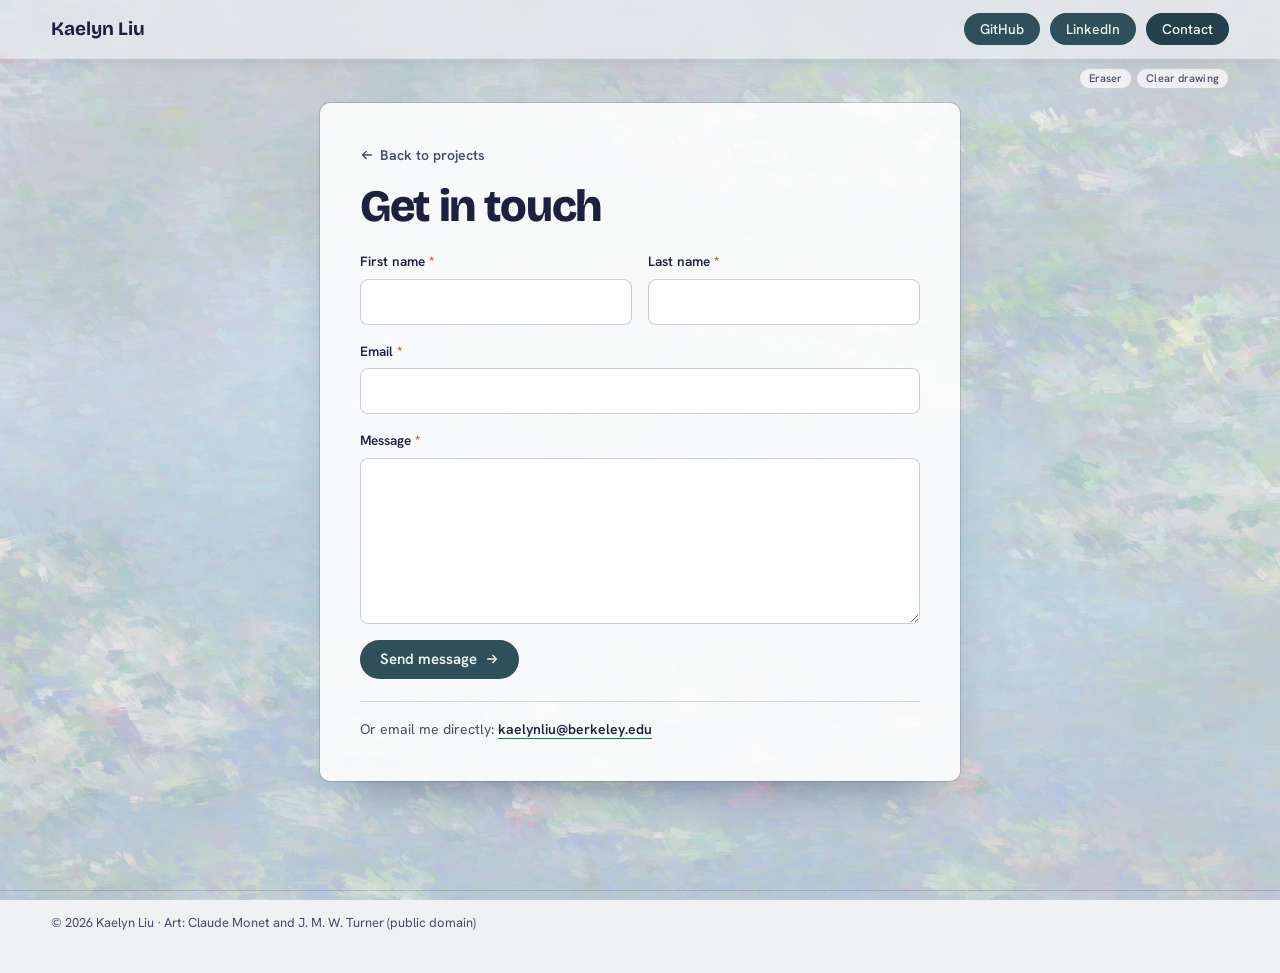
==== contact.html @ cdf758e6 "DepositBack: size the monitor ring by viewport height so it fits short screens" ====
<!doctype html>
<html lang="en">
<head>
<meta charset="utf-8">
<meta name="viewport" content="width=device-width, initial-scale=1">
<title>Contact · Kaelyn Liu</title>
<meta name="description" content="Send Kaelyn Liu a message.">
<link rel="preconnect" href="https://fonts.googleapis.com">
<link rel="preconnect" href="https://fonts.gstatic.com" crossorigin>
<link href="https://fonts.googleapis.com/css2?family=Bricolage+Grotesque:opsz,wght@12..96,500;12..96,700;12..96,800&family=Hanken+Grotesk:wght@400;500;600&family=JetBrains+Mono:wght@400;500&family=Instrument+Serif:ital@1&display=swap" rel="stylesheet">
<link rel="stylesheet" href="styles.css?v=206">
<link rel="icon" href="data:image/svg+xml,%3Csvg xmlns='http://www.w3.org/2000/svg' viewBox='0 0 32 32'%3E%3Crect width='32' height='32' rx='6' fill='%23cfdcef'/%3E%3Cpath d='M9 8v16M9 16l9-8M12 14l7 10' stroke='%231c2140' stroke-width='3' fill='none' stroke-linecap='round'/%3E%3C/svg%3E">
</head>
<body class="contact-page">
<a class="skip" href="#contact-form">Skip to the form</a>

<header class="nav" id="top">
  <a class="brand" href="index.html">Kaelyn Liu</a>
  <nav class="nav-links" aria-label="Profiles">
    <a class="nav-pill" href="https://github.com/kaelynliu18" target="_blank" rel="noopener">GitHub</a>
    <a class="nav-pill" href="https://linkedin.com/in/kaelyn-liu" target="_blank" rel="noopener">LinkedIn</a>
    <a class="nav-pill" href="contact.html" aria-current="page">Contact</a>
  </nav>
</header>

<main class="cf-wrap">
  <section class="cf-panel" aria-labelledby="cf-title">
    <a class="cf-back" href="index.html#projects"><svg class="i" viewBox="0 0 16 16" aria-hidden="true"><path d="M13 8H3M7 4 3 8l4 4"/></svg> Back to projects</a>
    <h1 id="cf-title">Get in touch</h1>

    <form id="contact-form" class="cf" action="https://formsubmit.co/kaelynliu18@gmail.com" method="POST">
      <input type="hidden" name="_subject" value="New message from your portfolio">
      <input type="hidden" name="_template" value="table">
      <input type="hidden" name="_captcha" value="false">
      <input type="hidden" name="_next" value="https://kaelynliu18.github.io/contact.html?sent=1">
      <!-- spam trap: people never see or fill this -->
      <input type="text" name="_honey" class="cf-honey" tabindex="-1" autocomplete="off" aria-hidden="true">

      <div class="cf-row">
        <label class="cf-field"><span>First name <b class="req" aria-hidden="true">*</b></span><input type="text" name="first_name" autocomplete="given-name" required maxlength="80"></label>
        <label class="cf-field"><span>Last name <b class="req" aria-hidden="true">*</b></span><input type="text" name="last_name" autocomplete="family-name" required maxlength="80"></label>
      </div>
      <label class="cf-field"><span>Email <b class="req" aria-hidden="true">*</b></span><input type="email" name="email" autocomplete="email" required maxlength="200"></label>
      <label class="cf-field"><span>Message <b class="req" aria-hidden="true">*</b></span><textarea name="message" rows="6" required maxlength="5000"></textarea></label>

      <div class="cf-actions">
        <button class="cf-send" type="submit">Send message <svg class="i" viewBox="0 0 16 16" aria-hidden="true"><path d="M3 8h10M9 4l4 4-4 4"/></svg></button>
        <p class="cf-status" role="status" aria-live="polite"></p>
      </div>
    </form>

    <div class="cf-done" hidden tabindex="-1">
      <p class="cf-done-title">Thanks, your message is on its way.</p>
      <p>I'll reply to the email you gave me. <a href="index.html#projects">Back to projects</a></p>
    </div>

    <p class="cf-alt">Or email me directly: <a class="cf-mail" href="https://mail.google.com/mail/?view=cm&amp;fs=1&amp;to=kaelynliu@berkeley.edu" target="_blank" rel="noopener" data-email="kaelynliu@berkeley.edu" title="Copies the address and opens Gmail">kaelynliu@berkeley.edu</a><span class="copied" role="status"></span></p>
  </section>
</main>

<footer class="foot">
  <p>© 2026 Kaelyn Liu · Art: Claude Monet and J. M. W. Turner (public domain)</p>
</footer>

<script src="main.js?v=173"></script>
<script>
// "Email me directly": copy the address, and let the link open a Gmail compose window in a new tab
(() => {
  const a = document.querySelector('.cf-mail'), note = a && a.nextElementSibling;
  if (!a) return;
  let t;
  a.addEventListener('click', () => {
    if (!navigator.clipboard) return;
    navigator.clipboard.writeText(a.dataset.email).then(() => {
      note.textContent = 'Copied to clipboard'; note.classList.add('on');
      clearTimeout(t); t = setTimeout(() => note.classList.remove('on'), 1800);
    }).catch(() => {});
  });
})();
// Send in place (no page change); if that fails, the form still posts normally and FormSubmit redirects back here.
(() => {
  const form = document.getElementById('contact-form');
  const status = form.querySelector('.cf-status');
  const btn = form.querySelector('.cf-send');
  const done = document.querySelector('.cf-done');
  const finish = () => { form.hidden = true; done.hidden = false; done.focus(); };
  if (new URLSearchParams(location.search).has('sent')) finish();
  form.addEventListener('submit', async (e) => {
    if (!window.fetch) return;
    e.preventDefault();
    if (form._honey.value) return finish();
    btn.disabled = true; status.textContent = 'Sending…'; status.classList.remove('err');
    try {
      const r = await fetch(form.action.replace('formsubmit.co/', 'formsubmit.co/ajax/'), {
        method: 'POST', headers: { Accept: 'application/json' }, body: new FormData(form),
      });
      const j = await r.json().catch(() => ({}));
      if (!r.ok || String(j.success) === 'false') throw new Error(j.message || 'failed');
      finish();
    } catch {
      status.textContent = "That didn't send. Try again, or email me directly below.";
      status.classList.add('err');
      btn.disabled = false;
    }
  });
})();
</script>
</body>
</html>
---- styles.css ----
/* Kaelyn Liu, software engineer.
   A light page painted from Monet's Water Lilies. The projects hang as a gallery wall of Monets;
   click one and its project opens in place, whole.
   No black: the darkest ink is deep ultramarine. */
:root {
  --paper: #eef2f4;
  --ink: #1c2140;
  --ink-soft: #464c6c;
  --rule: rgba(28, 33, 64, .16);
  --accent: #2a7351;
  --accent-hover: #1d5539;
  --panel: rgba(255, 255, 255, .88);

  --display: "Bricolage Grotesque", "Hanken Grotesk", system-ui, sans-serif;
  --body: "Hanken Grotesk", system-ui, sans-serif;
  --mono: "JetBrains Mono", ui-monospace, "SF Mono", Menlo, monospace;

  --gutter: clamp(16px, 4vw, 64px);
  --max: 1320px;
  --nav-h: 58px;
  --ease: cubic-bezier(.16, 1, .3, 1);
  color-scheme: light;
}

*, *::before, *::after { box-sizing: border-box; }
html { scroll-behavior: smooth; scroll-padding-top: var(--nav-h); scrollbar-color: #9aa6c8 #e4e9ef; }
::-webkit-scrollbar { width: 10px; }
::-webkit-scrollbar-track { background: #e4e9ef; }
::-webkit-scrollbar-thumb { background: #9aa6c8; border-radius: 6px; border: 2px solid #e4e9ef; }
@media (prefers-reduced-motion: reduce) { html { scroll-behavior: auto; } }

body { margin: 0; background: var(--paper); color: var(--ink); font-family: var(--body); font-size: 17px; line-height: 1.6; -webkit-font-smoothing: antialiased; }
::selection { background: #bfdccb; color: var(--ink); }
img { display: block; max-width: 100%; height: auto; }
a { color: inherit; text-underline-offset: .22em; text-decoration-thickness: 1px; }
:focus-visible { outline: 2px solid var(--accent); outline-offset: 3px; border-radius: 2px; }
cite { font-style: italic; }
.sr-only { position: absolute; width: 1px; height: 1px; overflow: hidden; clip: rect(0 0 0 0); white-space: nowrap; }
.skip { position: absolute; left: 12px; top: -60px; z-index: 50; background: var(--ink); color: #fff; padding: 10px 14px; }
.skip:focus { top: 12px; }
#bg, #ink, #trail { position: fixed; inset: 0; width: 100vw; height: 100vh; z-index: -1; pointer-events: none; }
.i { width: 14px; height: 14px; fill: none; stroke: currentColor; stroke-width: 1.7; stroke-linecap: round; stroke-linejoin: round; }

/* ---------- Nav ---------- */
.nav { position: sticky; top: 0; z-index: 20; height: var(--nav-h); display: flex; align-items: center; gap: 28px; padding: 0 var(--gutter); background: rgba(248, 250, 252, .55); backdrop-filter: blur(14px) saturate(1.2); -webkit-backdrop-filter: blur(14px) saturate(1.2); box-shadow: 0 1px 0 rgba(255,255,255,.5), 0 6px 18px -12px rgba(28,33,64,.25); }
.brand { font-family: var(--display); font-weight: 700; font-size: 19px; text-decoration: none; }
.nav-links { display: flex; gap: 10px; margin-left: auto; font-size: 15px; }
.nav-links a { text-decoration: none; color: var(--ink-soft); transition: color .2s; }
.nav-links a:hover { color: var(--ink); }
.nav-links a.nav-pill { font: 500 14px/1 var(--body); text-decoration: none; padding: 9px 16px; border-radius: 999px;
  background: #2f4f5a; color: #f2f7f6; border: 0; transition: background .2s var(--ease), color .2s var(--ease); }
.nav-links a.nav-pill:hover { background: #24404a; color: #fff; }
.reach { margin: 14px 0 0; font-size: 16px; color: var(--ink-soft); }
.reach a { color: var(--ink); font-weight: 600; text-decoration: none; border-bottom: 1px solid var(--accent); padding-bottom: 1px; transition: color .2s; }
.reach a:hover { color: var(--accent); }

/* ---------- First screen: intro column + the hang, together in one viewport ---------- */
.top {
  position: relative; min-height: calc(100svh - var(--nav-h));
  max-width: calc(var(--max) + var(--gutter) * 2); margin: 0 auto;
  padding: clamp(20px, 3.4vh, 40px) var(--gutter);
  display: grid; grid-template-columns: max-content minmax(0, 1fr); column-gap: clamp(28px, 4vw, 64px); align-items: center;
}
.hero { display: flex; flex-direction: column; gap: 0; }
h1, h2, h3 { font-family: var(--display); margin: 0; text-wrap: balance; }
h1 { font-weight: 800; font-size: clamp(3.8rem, 8.2vw, 8rem); line-height: .95; letter-spacing: -.035em; }
.role { margin: 14px 0 0; font-size: 16px; color: var(--ink-soft); }
.name-row { display: flex; align-items: baseline; gap: 14px; flex-wrap: wrap; }
.year { font-size: 14px; font-weight: 600; color: var(--ink-soft); white-space: nowrap; }
.edu { margin: 14px 0 0; font-size: 16px; line-height: 1.5; color: var(--ink-soft); white-space: nowrap; }
@media (max-width: 760px) { .edu { white-space: normal; font-size: 16px; } }
.now { display: flex; align-items: baseline; gap: 8px; margin: 22px 0 0; font-size: 14px; color: var(--ink-soft); white-space: nowrap; }
.now .seek, .foot-open .seek { color: #b4431a; } /* the one warm note: the ask */
@media (max-width: 760px) { .now { white-space: normal; } }
.now + .now { margin-top: 6px; }
.dot { flex: none; width: 8px; height: 8px; border-radius: 50%; background: #2f9e62; transform: translateY(-1px); }
.dot.open { animation: glow 2s ease-in-out infinite; }
@keyframes glow {
  0%, 100% { box-shadow: 0 0 3px 1px rgba(47,158,98,.45); }
  50% { box-shadow: 0 0 9px 3px rgba(47,158,98,.4); }
}
@media (prefers-reduced-motion: reduce) { .dot.open { animation: none; box-shadow: 0 0 6px 2px rgba(47,158,98,.4); } }

/* ---------- The hang: faded Monets, matted, with each project written over its painting ---------- */
.wall { container-type: inline-size; }
.tiles {
  --gap: clamp(18px, 2.4vw, 34px);
  --mat: 10px;
  /* one size for every cover (5:4): two across the column, two rows in the viewport */
  --h: min(calc((100svh - var(--nav-h) - var(--gap) - 120px) / 2), 340px);
  --w: min(calc((100cqw - var(--gap)) / 2 - 2 * var(--mat) - 2px), calc(var(--h) * 1.25));
  list-style: none; margin: 0; padding: 0;
  display: grid; grid-template-columns: repeat(2, max-content); justify-content: center; gap: var(--gap);
}
.tiles li { display: flex; }
.tile { display: block; border: 0; padding: 0; margin: 0; background: none; cursor: pointer; text-align: left; color: var(--ink); font: inherit; }
.frame {
  position: relative; display: block; padding: var(--mat); background: #fbfbf8;
  border: 1px solid rgba(28, 33, 64, .55);
  box-shadow: 0 1px 0 rgba(255,255,255,.9) inset, 0 22px 40px -26px rgba(28, 33, 64, .6), 0 4px 10px -6px rgba(28, 33, 64, .3);
  transition: box-shadow .5s var(--ease);
}
.tile-art { display: block; width: var(--w); height: auto; aspect-ratio: 5 / 4; object-fit: cover; opacity: .5; filter: saturate(.85); transition: opacity .5s var(--ease), filter .5s var(--ease); }
/* a paper wash rises from the bottom so the words read clearly over the paint */
.frame::after {
  content: ""; position: absolute; inset: var(--mat); pointer-events: none;
  background: linear-gradient(to top, rgba(251, 251, 248, .94) 0%, rgba(251, 251, 248, .8) 38%, rgba(251, 251, 248, 0) 78%);
}
.cover-text {
  position: absolute; z-index: 1; left: calc(var(--mat) + 18px); right: calc(var(--mat) + 18px); bottom: calc(var(--mat) + 16px);
  display: flex; flex-direction: column; gap: 4px;
}
.tile-name { font-family: var(--display); font-weight: 800; font-size: clamp(22px, 2vw, 28px); letter-spacing: -.02em; line-height: 1.05; transition: color .2s; }
.tile-line { font-size: 15px; font-weight: 500; color: #2e3354; line-height: 1.35; max-width: 34ch; }
.tile-foot { display: flex; flex-wrap: wrap; align-items: baseline; gap: 2px 16px; margin-top: 6px; white-space: nowrap; }
.tile-metric { font-family: var(--mono); font-weight: 500; font-size: 14px; color: var(--accent); }
.tile-cue { display: inline-flex; align-items: center; gap: 5px; font-size: 13.5px; font-weight: 600; }
.tile-cue .i { transition: transform .3s var(--ease); }
/* gallery light: the painting comes up out of the fade */
.tile:hover .tile-art, .tile:focus-visible .tile-art { opacity: .8; filter: saturate(1.05); }
.tile:hover .frame, .tile:focus-visible .frame { box-shadow: 0 1px 0 rgba(255,255,255,.9) inset, 0 30px 50px -26px rgba(28, 33, 64, .7), 0 4px 10px -6px rgba(28, 33, 64, .3), 0 -40px 60px -40px rgba(255, 244, 214, .9); }
.tile:hover .tile-cue .i { transform: translateX(3px); }
.tile:hover .tile-name, .tile:focus-visible .tile-name { color: #b4431a; }

/* ---------- Stage: the opened project, over the whole first screen ---------- */
.stage {
  position: absolute; top: clamp(20px, 3.4vh, 40px); bottom: clamp(20px, 3.4vh, 40px); left: var(--gutter); right: var(--gutter);
  display: none; flex-direction: column; overflow: hidden;
  border-radius: 10px; background: var(--panel); z-index: 5;
  box-shadow: 0 0 0 1px var(--rule), 0 26px 50px -32px rgba(28, 33, 64, .6);
}
.top.open .stage { display: flex; animation: stage-in .22s var(--ease); }
@keyframes stage-in { from { opacity: 0; } }
@media (prefers-reduced-motion: reduce) { .top.open .stage { animation: none; } }
.top.open .hero, .top.open .tiles { visibility: hidden; }
.stage-bar { display: flex; align-items: center; gap: 12px; padding: 10px 12px; border-bottom: 1px solid var(--rule); }
.ctl { display: inline-flex; align-items: center; gap: 6px; font: 600 14px/1 var(--body); color: var(--ink); background: #fff; border: 1px solid var(--rule); border-radius: 8px; padding: 9px 12px; cursor: pointer; transition: border-color .2s; }
.ctl:hover { border-color: var(--ink-soft); }
.detail { flex: 1; min-height: 0; display: grid; grid-template-columns: minmax(0, 1.55fr) minmax(300px, 1fr); }
.js .detail:not(.active) { display: none; }
.detail-fig { margin: 0; padding: clamp(14px, 2vw, 28px); display: flex; flex-direction: column; justify-content: center; gap: 10px; min-height: 0; background: #fff; border-right: 1px solid var(--rule); }
.detail-fig img { width: 100%; height: auto; max-height: calc(100% - 30px); object-fit: contain; }
.detail-fig figcaption { font-size: 12.5px; color: var(--ink-soft); }
.detail-body { padding: clamp(18px, 2.4vw, 32px); overflow: auto; display: flex; flex-direction: column; }
/* wide figures (aspect > 2:1) sit full-width above the text so they stay legible */
.detail.wide { grid-template-columns: minmax(0, 1fr) minmax(0, 1fr); grid-template-rows: auto minmax(0, 1fr); }
.detail.wide .detail-fig { grid-column: 1 / -1; border-right: 0; border-bottom: 1px solid var(--rule); padding: clamp(12px, 1.6vw, 22px) clamp(14px, 2vw, 28px); }
.detail.wide .detail-fig img { max-height: 33vh; }
.detail.wide .detail-body { padding-top: clamp(14px, 2vh, 24px); padding-bottom: clamp(14px, 2vh, 24px); }
.detail.wide .detail-body { grid-column: 1 / -1; display: grid; grid-template-columns: minmax(0, .9fr) minmax(0, 1.1fr); column-gap: clamp(24px, 3vw, 48px); align-content: start; }
.detail.wide .detail-body > :nth-child(-n+3) { grid-column: 1; }
.detail.wide .detail-body > .blurb { grid-column: 2; grid-row: 1 / span 3; margin-top: 0; }
.detail.wide .detail-body > .stack, .detail.wide .detail-body > .links { grid-column: 2; }
.detail-body h3 { font-weight: 800; font-size: clamp(2rem, 3.2vw, 2.8rem); letter-spacing: -.03em; line-height: 1; outline: none; }
.context { margin: 8px 0 0; font-size: 15px; color: var(--ink-soft); }
.results { list-style: none; margin: 18px 0 0; padding: 0; display: grid; gap: 6px; font-size: 15px; color: var(--ink-soft); }
.results .num { font-family: var(--mono); font-weight: 500; font-size: 1.35em; color: var(--accent); letter-spacing: -.02em; margin-right: 4px; }
.blurb { margin: 16px 0 0; font-size: 16px; line-height: 1.6; max-width: 60ch; }
.stack { list-style: none; margin: 16px 0 0; padding: 0; display: flex; flex-wrap: wrap; gap: 6px; }
.stack li { font-size: 13px; line-height: 1; padding: 6px 9px; border-radius: 6px; background: rgba(28, 33, 64, .06); color: var(--ink); }
.links { display: flex; flex-wrap: wrap; align-items: center; gap: 8px 20px; margin: auto 0 0; padding-top: 18px; font-weight: 600; font-size: 15px; }
.detail.wide .links { margin-top: 12px; padding-top: 0; }
.links a { display: inline-flex; align-items: center; gap: 4px; text-decoration: none; border-bottom: 1px solid currentColor; padding-bottom: 1px; transition: color .2s; }
.links a:hover { color: var(--accent); }
.links .sub { font-weight: 500; color: var(--ink-soft); border-bottom-color: var(--rule); }

/* No JS: the wall is a plain grid and every project's detail is listed below it */
html:not(.js) .stage { position: static; display: flex; grid-column: 1 / -1; margin-top: 24px; }
html:not(.js) .stage-bar { display: none; }
html:not(.js) .detail + .detail { border-top: 1px solid var(--rule); }

/* ---------- Below the fold ---------- */
h2 { font-weight: 800; font-size: clamp(2.2rem, 4.4vw, 3.6rem); letter-spacing: -.03em; line-height: 1; }
.contact { max-width: 820px; margin: clamp(48px, 6vw, 80px) auto 0; padding: 0 var(--gutter); text-align: center; }
.contact p { margin: 10px auto 0; color: var(--ink-soft); font-size: 16px; }
.foot { max-width: calc(var(--max) + var(--gutter) * 2); margin: clamp(40px, 5vw, 64px) auto 0; padding: 22px var(--gutter) 40px; border-top: 1px solid var(--rule); }
.foot p { margin: 0; font-size: 13px; color: var(--ink-soft); max-width: 110ch; }

/* ---------- Responsive ---------- */
@media (max-width: 1100px) {
  .top { grid-template-columns: 1fr; align-items: start; row-gap: 28px; }
  .tiles { --h: 300px; }
}
@media (max-width: 760px) {
  :root { --nav-h: 56px; }
  .nav { gap: 12px; }
  .nav-links { display: flex; flex: 1; min-width: 0; margin: 0; gap: 8px; font-size: 14px; justify-content: flex-end; }
  .brand { font-size: 16px; }
  .nav-links a.nav-pill { padding: 8px 12px; }
  .top { min-height: 0; padding-top: 18px; }
  .hero { display: flex; align-items: stretch; }
  .hero .role { margin-top: 8px; }
  .now { margin-top: 16px; }
  .tiles { grid-template-columns: 1fr 1fr; gap: 12px; --mat: 5px; }
  .tile, .frame, .tile-art { width: 100%; }
  .cover-text { left: calc(var(--mat) + 9px); right: calc(var(--mat) + 8px); bottom: calc(var(--mat) + 8px); gap: 2px; }
  .tile-name { font-size: 17px; }
  .tile-line { font-size: 12.5px; }
  .tile-cue { display: none; }
  .tile-foot { margin-top: 2px; }
  .tile-metric { font-size: 12px; }
  .stage { position: relative; inset: auto; top: auto; left: auto; right: auto; bottom: auto; grid-column: 1 / -1; }
  .top.open .hero, .top.open .wall { display: none; }
  .detail, .detail.wide { display: flex; flex-direction: column; }
  .detail-fig { border-right: 0; border-bottom: 1px solid var(--rule); }
  .detail-fig img { max-height: none; }
  .detail.wide .detail-body { display: flex; }
  .detail.wide .detail-body > .blurb { margin-top: 16px; }
    }
@media (max-width: 520px) {
  body { font-size: 16px; }
}
.copied { margin-left: 10px; font-size: 13px; font-weight: 600; color: #2f9e62; opacity: 0; transition: opacity .2s var(--ease); }
.copied.on { opacity: 1; }
@media (prefers-reduced-motion: reduce) { .copied { transition: none; } }
/* Pen cursor everywhere (eraser while erasing) */
@media (hover: hover) {
  html, html * { cursor: url("assets/cursor-brush.svg?v=2") 2 19, auto !important; }
  .erasing, .erasing * { cursor: url("assets/cursor-eraser.svg?v=2") 10 10, auto !important; }
}
.painting, .painting * { user-select: none; }
.ink-tools { position: absolute; top: calc(var(--nav-h) + 10px); right: var(--gutter); z-index: 19; display: flex; flex-direction: column; align-items: center; gap: 2px; }
.ink-btns { display: flex; gap: 4px; }
.ink-btns[hidden] { display: none; }
@media (hover: none), (max-width: 560px) { .ink-tools { display: none; } }
.ink-tools button { font: 500 11px/1 var(--body); letter-spacing: .01em; color: var(--ink-soft); background: rgba(255,255,255,.7); border: 1px solid var(--rule); border-radius: 999px; padding: 4px 9px; cursor: pointer; backdrop-filter: blur(6px); transition: color .2s var(--ease), border-color .2s var(--ease), background .2s var(--ease); }
.ink-tools button:hover { color: var(--ink); border-color: rgba(28,33,64,.35); }
.ink-tools .erase[aria-pressed="true"] { background: var(--ink); border-color: var(--ink); color: #fff; }
.project-open .ink-tools { display: none; }

/* Fellowship badge (ThinkClear title + cover) */
.badge { display: inline-flex; align-items: center; font: 600 12px/1 var(--body); letter-spacing: .01em; color: #2f4f5a; background: #dcecea; border-radius: 999px; padding: 5px 10px; white-space: nowrap; }
.title-row { display: flex; align-items: center; flex-wrap: wrap; gap: 6px 14px; }
.tile-title { display: flex; align-items: center; flex-wrap: wrap; gap: 4px 10px; }
.tile-title .badge { font-size: 11px; padding: 4px 8px; }
@media (max-width: 760px) { .tile-title .badge { font-size: 11px; padding: 3px 7px; } }

/* Figure views (Glasses / System flow) */
.detail-fig.has-views { justify-content: flex-start; }
.views { display: flex; gap: 4px; align-self: flex-start; padding: 3px; background: #eef1f6; border-radius: 999px; }
.views button { font: 600 13px/1 var(--body); color: var(--ink-soft); background: none; border: 0; border-radius: 999px; padding: 7px 14px; }
.views button[aria-selected="true"] { background: #2f4f5a; color: #f2f7f6; }
.view { flex: 1; min-height: 0; display: flex; flex-direction: column; justify-content: center; gap: 10px; }
.view[hidden] { display: none; }
.view img, .view video { width: 100%; height: auto; max-height: calc(100% - 30px); object-fit: contain; background: #fff; }
.view .flow { width: 100%; height: auto; max-height: calc(100% - 30px); }
@media (max-width: 760px) { .view:has(.flow) { overflow-x: auto; justify-content: flex-start; } .view .flow { width: 720px; max-width: none; max-height: none; flex: none; } }
.contact .reach { margin-top: 0; font-size: 17px; color: var(--ink-soft); text-wrap: balance; }
.contact .reach a { font-size: 17px; }

/* Intro: letters rise in, a tennis ball bounces in from the left onto the i, then the rest of the page settles in */
.nm { display: inline-block; white-space: nowrap; }
.nm .ch { display: inline-block; animation: rise .7s cubic-bezier(.2,.8,.2,1) both; animation-delay: calc(var(--d) * 50ms + 120ms); }
.nm .sp { width: .26em; }
.nm .idot { position: relative; }
.nm .ball { position: absolute; left: 50%; top: .035em; width: .17em; height: .17em; margin-left: -.067em; animation: ball-x 1.3s cubic-bezier(.25,.6,.35,1) both; animation-delay: .45s; }
.nm .ball svg { display: block; width: 100%; height: 100%; transform-origin: 50% 100%; animation: ball-y 1.3s linear both; animation-delay: .45s; }
@keyframes rise { from { opacity: 0; transform: translateY(.35em); } }
@keyframes ball-x { from { transform: translateX(-4.6em); } to { transform: translateX(0); } }
@keyframes ball-y {
  0%   { opacity: 0; transform: translateY(-1.5em) rotate(-540deg); animation-timing-function: cubic-bezier(.55,0,1,.45); }
  6%   { opacity: 1; }
  24%  { transform: translateY(0) rotate(-300deg) scale(1.16, .8); animation-timing-function: cubic-bezier(0,.55,.45,1); }
  44%  { transform: translateY(-1em) rotate(-170deg) scale(.96, 1.04); animation-timing-function: cubic-bezier(.55,0,1,.45); }
  62%  { transform: translateY(0) rotate(-70deg) scale(1.1, .88); animation-timing-function: cubic-bezier(0,.55,.45,1); }
  76%  { transform: translateY(-.4em) rotate(-25deg) scale(1); animation-timing-function: cubic-bezier(.55,0,1,.45); }
  88%  { transform: translateY(0) rotate(-6deg) scale(1.05, .95); animation-timing-function: cubic-bezier(0,.55,.45,1); }
  94%  { transform: translateY(-.1em) rotate(0) scale(1); animation-timing-function: cubic-bezier(.55,0,1,.45); }
  100% { opacity: 1; transform: translateY(0) rotate(0) scale(1); }
}
/* the rest of the first screen follows the name */
@keyframes settle { from { opacity: 0; transform: translateY(14px); } }
.name-row .year, .hero .edu, .hero-pitch, .tiles > li, .ink-tools { animation: settle .7s cubic-bezier(.2,.8,.2,1) both; }
.name-row .year { animation-delay: .6s; }
.hero .edu { animation-delay: .7s; }
.hero-pitch { animation-delay: .82s; }
.tiles > li:nth-child(1) { animation-delay: .95s; }
.tiles > li:nth-child(2) { animation-delay: 1.05s; }
.tiles > li:nth-child(3) { animation-delay: 1.15s; }
.tiles > li:nth-child(4) { animation-delay: 1.25s; }
.ink-tools { animation-delay: 1.4s; }
@media (prefers-reduced-motion: reduce) {
  .nm .ch, .nm .ball, .nm .ball svg, .name-row .year, .hero .edu, .hero-pitch, .tiles > li, .ink-tools { animation: none; }
}
.name-row h1 { padding-top: .2em; }
@media (max-width: 560px) { h1 { font-size: clamp(2.9rem, 13.5vw, 3.6rem); } .name-row { gap: 10px; } .name-row h1 { padding-top: .35em; } }
@media (max-width: 560px) { .nm .ball svg { font-size: .55em; } }

/* ---------- Scroll scene: the name gets the whole first screen; projects come after one scroll ---------- */
.top { display: block; }
.hero { position: relative; min-height: calc(100svh - var(--nav-h) - 2 * clamp(20px, 3.4vh, 40px)); justify-content: center; padding-bottom: 8vh; }
h1 { font-size: clamp(4.4rem, 11.5vw, 10.5rem); position: relative; z-index: 30; }
.nm { display: inline-block; transform-origin: 0 0; }
.scene .nm { will-change: transform; }
.edu { font-size: 18px; }
.now { font-size: 15px; }
.wall { padding: 6vh 0 4vh; }
.scene .brand { opacity: 0; }
.scene #bg { transform-origin: 50% 35%; will-change: transform; }
.scene .frame { -webkit-mask-repeat: no-repeat; mask-repeat: no-repeat; -webkit-mask-size: 250% 100%; mask-size: 250% 100%; }
.scroll-cue { position: absolute; left: 50%; bottom: 2vh; transform: translateX(-50%); display: inline-flex; flex-direction: column; align-items: center; gap: 6px;
  font: 600 12px/1 var(--body); letter-spacing: .14em; text-transform: uppercase; color: var(--ink-soft); text-decoration: none; }
.scroll-cue svg { width: 16px; height: 16px; fill: none; stroke: currentColor; stroke-width: 1.7; stroke-linecap: round; animation: cue-nudge 1.8s ease-in-out infinite; }
@keyframes cue-nudge { 50% { transform: translateY(5px); } }
@media (prefers-reduced-motion: reduce) { .scroll-cue svg { animation: none; } }
.top.open .hero, .top.open .wall { display: none; }
.intro-done .nm .ch, .intro-done .nm .ball, .intro-done .nm .ball svg, .intro-done .name-row .year, .intro-done .hero .edu, .intro-done .hero-pitch, .intro-done .tiles > li, .intro-done .ink-tools { animation: none; }

/* ---------- ePill ---------- */
.blurb b { color: var(--ink); font-weight: 700; }
.blurb + .blurb { margin-top: 10px; }
#ep-data { justify-content: center; }
.detail-fig .pipe-flow { display: block; width: 100%; height: auto; max-height: none; }
@media (max-width: 760px) { .detail-fig .pipe-flow { max-height: none; } }

/* ---------- ePill: app screens on a sideways track; the caption follows the centered phone ---------- */
#ep-app { justify-content: center; }
.spin { display: flex; flex-direction: column; align-items: center; gap: 10px; min-width: 0; }
/* a ring of phones in 3D: the stage gives perspective, the list turns, each phone stands on the circle */
.spin-stage { --pw: clamp(150px, 15vw, 200px); position: relative; width: 100%; height: calc(var(--pw) * 2.04 + 48px); perspective: 1200px; overflow-x: clip; cursor: grab; touch-action: pan-y; outline-offset: -2px; user-select: none; }
.spin-stage.dragging { cursor: grabbing; }
.spin-track { list-style: none; margin: 0; padding: 0; position: absolute; inset: 0; transform-style: preserve-3d; }
/* the track is a flat layer in front of the items pushed back in depth; let clicks through to them */
.spin-track { pointer-events: none; }
.spin-track > * { pointer-events: auto; }
.spin-phone { position: absolute; left: 50%; top: 16px; width: var(--pw); margin-left: calc(var(--pw) / -2); will-change: transform, opacity; }
.device { display: block; padding: 2px; border-radius: 22px; background: #1c2140; box-shadow: 0 20px 30px -20px rgba(28,33,64,.6); }
.device img { display: block; width: 100%; height: auto; max-height: none; aspect-ratio: 540 / 1100; object-fit: cover; border-radius: 20px; background: #eef3f8; pointer-events: none; }
.spin-dots { display: flex; gap: 6px; }
.spin-dots i { width: 6px; height: 6px; border-radius: 50%; background: #c7cde0; transition: background .3s, width .3s; }
.spin-dots i.on { width: 18px; border-radius: 3px; background: #2f4f5a; }
.spin-cap { margin: 0; max-width: 30em; min-height: 3.2em; text-align: center; font-size: 13.5px; line-height: 1.5; color: var(--ink-soft); transition: opacity .25s; }
.spin-cap b { display: block; margin-bottom: 2px; font-size: 14.5px; color: var(--ink); }
.spin-cap.fade { opacity: 0; }
@media (max-width: 760px) { .spin-stage { --pw: 140px; } }

/* name: Instrument Serif italic (hero only; the header brand keeps the display face) */
h1 { font-family: "Instrument Serif", Georgia, serif; font-style: italic; font-weight: 400; letter-spacing: -.01em; }
h1 { font-size: clamp(5.2rem, 13.5vw, 12.5rem); line-height: .9; }
.nm .sp { width: .2em; }
.nm .ball { top: .075em; width: .155em; height: .155em; margin-left: -.05em; }

/* MDTLA: anatomy strip above the framework figure */
.md-stack img { max-height: none; }
.md-fw { display: block; align-self: center; width: 100%; height: auto; max-height: min(40vh, 400px); }
@media (max-width: 760px) { .md-fw { max-height: none; } }
.md-stack .md-anat { border-radius: 4px; }
.md-step { margin: 4px 0 -2px; font-size: 13.5px; font-weight: 600; color: var(--ink); }
.detail-fig figcaption a { color: inherit; }
#md-model, #md-pred { justify-content: center; }
/* the results graph and its caption share one width: as wide as fits, capped by height so the graph never letterboxes */
#md-pred { --pred-w: min(82%, 560px, calc(min(56vh, 500px) * 1596 / 1056)); }
.detail-fig .md-pred { display: block; align-self: center; width: var(--pred-w); height: auto; max-height: none; }
#md-pred figcaption { align-self: center; width: var(--pred-w); }
@media (max-width: 760px) { #md-pred { --pred-w: 100%; } }
/* MDTLA framework: faint wires; a soft pulse runs from every patient feature into the parameters at once, then from the parameters into the twin */
.md-base { opacity: .6; }
.md-pulse path { stroke-dasharray: 14 200; stroke-dashoffset: 14; opacity: .75; animation: md-pulse 5s cubic-bezier(.4,0,.6,1) infinite; animation-delay: var(--d); }
@keyframes md-pulse { 0% { stroke-dashoffset: 14; } 70%, 100% { stroke-dashoffset: -100; } }
.md-pulse path.fast { animation-name: md-pulse-fast; opacity: 1; stroke: #1c2140; stroke-width: 4.5; }
@keyframes md-pulse-fast { 0% { stroke-dashoffset: 14; } 28%, 100% { stroke-dashoffset: -100; } }
@media (prefers-reduced-motion: reduce) { .md-pulse { display: none; } .md-base { opacity: .8; } }
/* SecondServe: figure placeholder while the new diagram is made */
.dev-fig { align-items: center; justify-content: center; min-height: 260px; }
.dev-note { margin: 0; text-align: center; font-size: 14px; color: var(--ink-soft); }
.dev-note b { display: block; margin-bottom: 4px; font-size: 13px; font-weight: 600; letter-spacing: .1em; text-transform: uppercase; color: var(--ink); }
.md-credit { margin: -6px 0 4px; font-size: 11.5px; color: var(--ink-soft); }
.md-credit a { color: inherit; }
.tile-metric.wip { color: var(--ink-soft); }
.md-label { margin-top: 14px; padding-top: 14px; border-top: 1px solid var(--rule); font-size: 12px; letter-spacing: .1em; text-transform: uppercase; color: var(--ink-soft); }
.md-label-first { margin-top: 0; padding-top: 0; border-top: 0; }
.hero .edu { margin-top: clamp(26px, 3.2vw, 44px); }

/* ---------- The wall as a hover mosaic: rows of uneven widths and heights; the cover under the cursor widens and its
   row deepens, the rest give way and fade, and its role and one-liner slide in. Scales to any number of projects. ---------- */
.wall .tiles {
  --gap: clamp(10px, 1vw, 14px);
  --mat: 8px;
  --row-h: clamp(230px, calc((100svh - var(--nav-h) - 14vh) / var(--rows-fit, 2) - var(--gap)), 330px);
  --H: calc(var(--rows, 2) * var(--row-h));
  display: flex; flex-wrap: wrap; column-gap: var(--gap); row-gap: 0; align-content: flex-start;
  width: 100%; max-width: 1180px; margin: 0 auto;
}
.wall .tiles > li {
  display: flex; min-width: 0; min-height: 0;
  flex: var(--grow, 1) 1 0; height: calc(var(--H) * var(--rh, .5)); margin-bottom: var(--gap);
  transition: flex-grow .6s var(--ease), height .6s var(--ease);
}
.wall .tiles > li.row-break { flex: 0 0 100%; height: 0; margin: 0; }
@media (prefers-reduced-motion: reduce) { .wall .tiles > li { transition: none; } }
.wall .tile { width: 100%; height: 100%; min-width: 0; }
.wall .frame { width: 100%; height: 100%; overflow: hidden; }
.wall .tile-art { width: 100%; height: 100%; aspect-ratio: auto; object-fit: cover; opacity: .7; transition: opacity .5s var(--ease), filter .5s var(--ease); }
.wall .tiles .tile.on .tile-art { opacity: .95; filter: saturate(1.05); }
.wall .tiles.has-active .tile:not(.on) .tile-art { opacity: .28; filter: saturate(.6); }
.wall .tiles.has-active .tile:not(.on) .cover-text { opacity: .55; }
.wall .cover-text { transition: opacity .4s var(--ease); }
/* a shorter paper wash than before: just enough under the words, so more of each painting shows */
.wall .frame::after { background: linear-gradient(to top, rgba(251, 251, 248, .95) 0%, rgba(251, 251, 248, .78) 26%, rgba(251, 251, 248, 0) 56%); }
.wall .tile.on .tile-name { color: #b4431a; }
/* a bigger badge on the cards (the name keeps its size) */
.wall .tile-title { gap: 4px 12px; }
.wall .tile-title .badge { font-size: 14px; padding: 6px 12px; }
/* at rest: name and badge; on hover the one-liner and the result slide in */
.wall .tile-line, .wall .tile-foot {
  max-height: 0; opacity: 0; overflow: hidden; margin-top: 0;
  transition: max-height .5s var(--ease), opacity .35s var(--ease), margin-top .5s var(--ease);
}
.wall .tile.on .tile-line { max-height: 4em; opacity: 1; margin-top: 2px; }
.wall .tile.on .tile-foot { max-height: 2em; opacity: 1; margin-top: 6px; }

/* the "View" pill that replaces the brush over the covers */
.view-cursor {
  position: fixed; left: 0; top: 0; z-index: 60; translate: -50% -50%;
  padding: 5px 10px; border-radius: 999px; background: #2f4f5a; color: #f2f7f6;
  font: 600 12px/1 var(--body); letter-spacing: .02em; white-space: nowrap; pointer-events: none;
  opacity: 0; scale: .2; transition: opacity .2s var(--ease), scale .35s var(--ease);
}
.view-cursor.show { opacity: 1; scale: 1; }
@media (hover: hover) and (pointer: fine) { .wall .tiles .tile, .wall .tiles .tile * { cursor: none !important; } }

/* phones: one column, every cover shows its whole label (no hover to reveal it) */
@media (max-width: 760px) {
  .wall .tiles { flex-direction: column; --mat: 6px; }
  .wall .tiles > li { flex: none; width: 100%; height: auto; margin-bottom: 14px; }
  .wall .tiles > li.row-break { display: none; }
  .wall .tile-art { height: auto; aspect-ratio: 5 / 4; }
  .wall .tile-foot { margin-top: 4px; }
  .wall .tile-line, .wall .tile-foot { max-height: none; opacity: 1; }
  .wall .tile-foot { margin-top: 4px; }
  .wall .tile-title .badge { font-size: 12.5px; padding: 5px 10px; }
  .wall .tiles.has-active .tile:not(.on) .tile-art { opacity: .6; filter: none; }
  .wall .tiles.has-active .tile:not(.on) .cover-text { opacity: 1; }
}

/* ---------- Contact page: one panel on the painted page ---------- */
.cf-wrap { min-height: calc(100svh - var(--nav-h) - 90px); display: grid; place-items: center; padding: clamp(24px, 5vh, 56px) var(--gutter); }
.cf-panel { width: min(100%, 640px); padding: clamp(22px, 3.4vw, 40px); border-radius: 10px; background: var(--panel); box-shadow: 0 0 0 1px var(--rule), 0 26px 50px -32px rgba(28, 33, 64, .6); }
.cf-back { display: inline-flex; align-items: center; gap: 6px; font-size: 14px; font-weight: 600; color: var(--ink-soft); text-decoration: none; }
.cf-back:hover { color: var(--ink); }
.cf-panel h1 { margin-top: 14px; font-family: var(--display); font-style: normal; font-weight: 800; font-size: clamp(2rem, 4vw, 2.8rem); letter-spacing: -.03em; line-height: 1; }
.cf-lede { margin: 10px 0 0; color: var(--ink-soft); font-size: 16px; max-width: 46ch; }
.cf { display: grid; gap: 16px; margin-top: 22px; }
.cf[hidden] { display: none; }
.cf-row { display: grid; grid-template-columns: 1fr 1fr; gap: 16px; }
.cf-field { display: grid; gap: 6px; }
.cf-field span { font-size: 13.5px; font-weight: 600; color: var(--ink); }
.cf-field .req { font-weight: 600; color: #b4431a; }
.cf-field input, .cf-field textarea {
  width: 100%; font: 400 16px/1.5 var(--body); color: var(--ink); background: #fff;
  border: 1px solid rgba(28, 33, 64, .22); border-radius: 8px; padding: 10px 12px; transition: border-color .2s;
}
.cf-field textarea { resize: vertical; min-height: 140px; }
.cf-field input:hover, .cf-field textarea:hover { border-color: rgba(28, 33, 64, .4); }
.cf-field input:focus-visible, .cf-field textarea:focus-visible { outline: 2px solid var(--accent); outline-offset: 1px; border-color: transparent; }
.cf-honey { position: absolute; left: -9999px; width: 1px; height: 1px; opacity: 0; }
.cf-actions { display: flex; flex-wrap: wrap; align-items: center; gap: 10px 16px; }
.cf-send { display: inline-flex; align-items: center; gap: 8px; font: 600 15px/1 var(--body); color: #f2f7f6; background: #2f4f5a; border: 0; border-radius: 999px; padding: 12px 20px; transition: background .2s var(--ease); }
.cf-send:hover { background: #24404a; }
.cf-send:disabled { opacity: .6; }
.cf-status { margin: 0; font-size: 14px; color: var(--ink-soft); }
.cf-status.err { color: #b4431a; }
.cf-done { margin-top: 24px; padding: 18px 20px; border-radius: 8px; background: #e6f1ea; outline: none; }
.cf-done p { margin: 0; font-size: 15px; color: var(--ink-soft); }
.cf-done .cf-done-title { margin-bottom: 4px; font-size: 17px; font-weight: 600; color: var(--ink); }
.cf-done a { color: var(--ink); font-weight: 600; }
.cf-alt { margin: 22px 0 0; padding-top: 16px; border-top: 1px solid var(--rule); font-size: 14px; color: var(--ink-soft); }
.cf-alt a { color: var(--ink); font-weight: 600; text-decoration: none; border-bottom: 1px solid var(--accent); }
.nav-links a.nav-pill[aria-current="page"] { background: #24404a; color: #fff; }
@media (max-width: 560px) { .cf-row { grid-template-columns: 1fr; } }

/* "Contact me" under the now line */
.hero-reach { margin-top: 40px; font-size: 14px; }
.hero-reach a { display: inline-flex; align-items: center; gap: 6px; font-weight: 400; }
.hero-reach a .i { transition: transform .3s var(--ease); }
.hero-reach a:hover .i { transform: translateX(3px); }

/* Project panel: description on the left, figures on the right (phones keep the figure on top) */
@media (min-width: 761px) {
  .detail { grid-template-columns: minmax(300px, 1fr) minmax(0, 1.55fr); }
  .detail-body { order: -1; }
  .detail-fig { border-right: 0; border-left: 1px solid var(--rule); }
}

/* over anything clickable (buttons, tabs, links) the brush becomes the glowing green status dot; project cards keep their View pill */
@media (hover: hover) {
  a, a *, button, button *, [role="tab"], input[type="submit"], label:has(input[type="checkbox"]) { cursor: url("data:image/svg+xml,%3Csvg%20xmlns='http://www.w3.org/2000/svg'%20width='26'%20height='26'%20viewBox='0%200%2026%2026'%3E%3Cdefs%3E%3CradialGradient%20id='g'%3E%3Cstop%20offset='.3'%20stop-color='%232f9e62'%20stop-opacity='.45'/%3E%3Cstop%20offset='.6'%20stop-color='%232f9e62'%20stop-opacity='.18'/%3E%3Cstop%20offset='1'%20stop-color='%232f9e62'%20stop-opacity='0'/%3E%3C/radialGradient%3E%3C/defs%3E%3Ccircle%20cx='13'%20cy='13'%20r='13'%20fill='url(%23g)'/%3E%3Ccircle%20cx='13'%20cy='13'%20r='4'%20fill='%232f9e62'/%3E%3C/svg%3E") 13 13, pointer !important; }
}

/* ---------- Footer: a strip, then a teal panel with a tennis ball to throw and the contact links ---------- */
.site-foot { margin-top: clamp(56px, 8vw, 110px); }
.foot-strip {
  max-width: calc(var(--max) + var(--gutter) * 2); margin: 0 auto; padding: 0 var(--gutter) 14px;
  display: flex; flex-wrap: wrap; justify-content: space-between; align-items: center; gap: 6px 20px;
  font: 400 12.5px/1.4 var(--mono); color: var(--ink-soft);
}
.foot-strip p { margin: 0; }
.foot-open { display: inline-flex; align-items: center; gap: 9px; }
.foot-panel {
  position: relative; overflow: hidden; isolation: isolate;
  min-height: clamp(230px, 30vh, 290px); padding: clamp(22px, 3vw, 40px) var(--gutter) 22px;
  display: grid; grid-template-rows: auto 1fr auto; gap: 24px;
  border-radius: 28px 28px 0 0; background: #2f4f5a; color: #eef4f3;
}
.foot-court { position: absolute; inset: 0; z-index: 3; pointer-events: none; }
.foot-ball {
  position: absolute; left: 0; top: 0; width: 30px; height: 30px; padding: 0; border: 0; background: none; border-radius: 50%; pointer-events: auto;
  filter: drop-shadow(0 5px 6px rgba(10, 20, 30, .35)); will-change: transform;
}
.foot-ball svg { display: block; width: 100%; height: 100%; }
.foot-top, .foot-main, .foot-legal { position: relative; z-index: 2; }
.foot-top {
  justify-self: end; align-self: start; display: inline-flex; align-items: center; gap: 8px;
  padding: 9px 16px; border-radius: 999px; border: 1px solid rgba(238, 244, 243, .45);
  font: 500 14px/1 var(--body); color: #eef4f3; text-decoration: none; transition: background .2s var(--ease), border-color .2s var(--ease);
}
.foot-top:hover { background: rgba(238, 244, 243, .12); border-color: #eef4f3; }
.foot-main { align-self: end; display: flex; flex-wrap: wrap; align-items: flex-end; justify-content: flex-end; gap: 28px 48px; pointer-events: none; }
.foot-main a { pointer-events: auto; }
.foot-links { list-style: none; margin: 0; padding: 0; display: grid; gap: 10px; }
.foot-links li { display: flex; align-items: baseline; gap: 12px; font-size: 16px; }
.foot-links .foot-k { flex: none; width: 6.5em; }
.foot-k { font: 400 12px/1 var(--mono); letter-spacing: .06em; text-transform: uppercase; color: rgba(238, 244, 243, .8); }
.foot-links a { display: inline-flex; align-items: center; gap: 6px; color: #eef4f3; text-decoration: none; border-bottom: 1px solid rgba(238, 244, 243, .4); padding-bottom: 1px; transition: border-color .2s var(--ease), color .2s var(--ease); }
.foot-links a:hover { border-color: #dbe66a; color: #fff; }
.foot-links .copied { margin-left: 0; color: #dbe66a; }
.foot-legal { margin: 0; font-size: 12.5px; color: rgba(238, 244, 243, .8); }
@media (max-width: 760px) {
  .foot-panel { border-radius: 22px 22px 0 0; min-height: 360px; }
  .foot-main { justify-content: flex-start; }
  .foot-links li { font-size: 15px; }
  .foot-links .foot-k { width: 6em; }
  .foot-ball { width: 30px; height: 30px; }
}

/* footer court, side view: a floor line, a net the ball bounces off, and a ball that says "click me" */
.foot-panel { --floor: 46px; }
.foot-floor { position: absolute; left: 0; right: 0; bottom: var(--floor); border-top: 1.6px solid rgba(238, 244, 243, .3); }
.foot-net { position: absolute; bottom: var(--floor); left: var(--net-x, 30%); width: 14px; height: 112px; overflow: visible; fill: none; stroke: rgba(238, 244, 243, .55); stroke-linecap: round; }
.foot-click {
  position: absolute; left: 0; top: 0; font: 500 12px/1 var(--mono); letter-spacing: .04em; color: #dbe66a; white-space: nowrap;
  pointer-events: none; transition: opacity .25s var(--ease);
}
.foot-click.away { opacity: 0; }
@media (max-width: 760px) { .foot-net { display: none; } }
/* anywhere in the footer panel the brush becomes the green dot */
@media (hover: hover) {
  .foot-panel, .foot-panel * { cursor: url("data:image/svg+xml,%3Csvg%20xmlns='http://www.w3.org/2000/svg'%20width='26'%20height='26'%20viewBox='0%200%2026%2026'%3E%3Cdefs%3E%3CradialGradient%20id='g'%3E%3Cstop%20offset='.3'%20stop-color='%232f9e62'%20stop-opacity='.45'/%3E%3Cstop%20offset='.6'%20stop-color='%232f9e62'%20stop-opacity='.18'/%3E%3Cstop%20offset='1'%20stop-color='%232f9e62'%20stop-opacity='0'/%3E%3C/radialGradient%3E%3C/defs%3E%3Ccircle%20cx='13'%20cy='13'%20r='13'%20fill='url(%23g)'/%3E%3Ccircle%20cx='13'%20cy='13'%20r='4'%20fill='%232f9e62'/%3E%3C/svg%3E") 13 13,pointer !important; }
}
/* serve: the power bar while you hold the ball */
.foot-power { position: absolute; left: 0; top: 0; width: 64px; height: 6px; border-radius: 3px; background: rgba(238, 244, 243, .2); opacity: 0; pointer-events: none; transition: opacity .15s; }
.foot-power.on { opacity: 1; }
.foot-power i { display: block; height: 100%; width: calc(var(--p, 0) * 100%); border-radius: 3px; background: #dbe66a; }
/* figure tabs never wrap; on a narrow screen the bar scrolls sideways instead */
.views { max-width: 100%; overflow-x: auto; scrollbar-width: none; }
.views::-webkit-scrollbar { display: none; }
.views button { white-space: nowrap; flex: none; }
/* DepositBack: the same ring as ePill, each app screen in its own desktop monitor (bezel, neck and foot) */
#db-app { justify-content: center; }
.spin-web .spin-stage { --pw: clamp(240px, min(30vw, (100svh - 330px) * .95), 460px); height: calc(var(--pw) / 1.2 + var(--pw) * .12 + 50px); }
.device.web { position: relative; padding: 7px; border-radius: 14px; background: #1c2140; box-shadow: 0 22px 30px -20px rgba(28,33,64,.6); }
.device.web img { aspect-ratio: 1600 / 1330; object-fit: cover; object-position: top; border-radius: 6px; background: #f2f0fd; }
.device.web::before { content: ""; position: absolute; top: 100%; left: 50%; width: 14%; height: calc(var(--pw) * .075); transform: translateX(-50%); background: linear-gradient(#2c3356, #1c2140); }
.device.web::after { content: ""; position: absolute; top: calc(100% + var(--pw) * .075); left: 50%; width: 32%; height: 7px; transform: translateX(-50%); border-radius: 7px 7px 3px 3px; background: #1c2140; }
@media (max-width: 760px) { .spin-web .spin-stage { --pw: 250px; } }
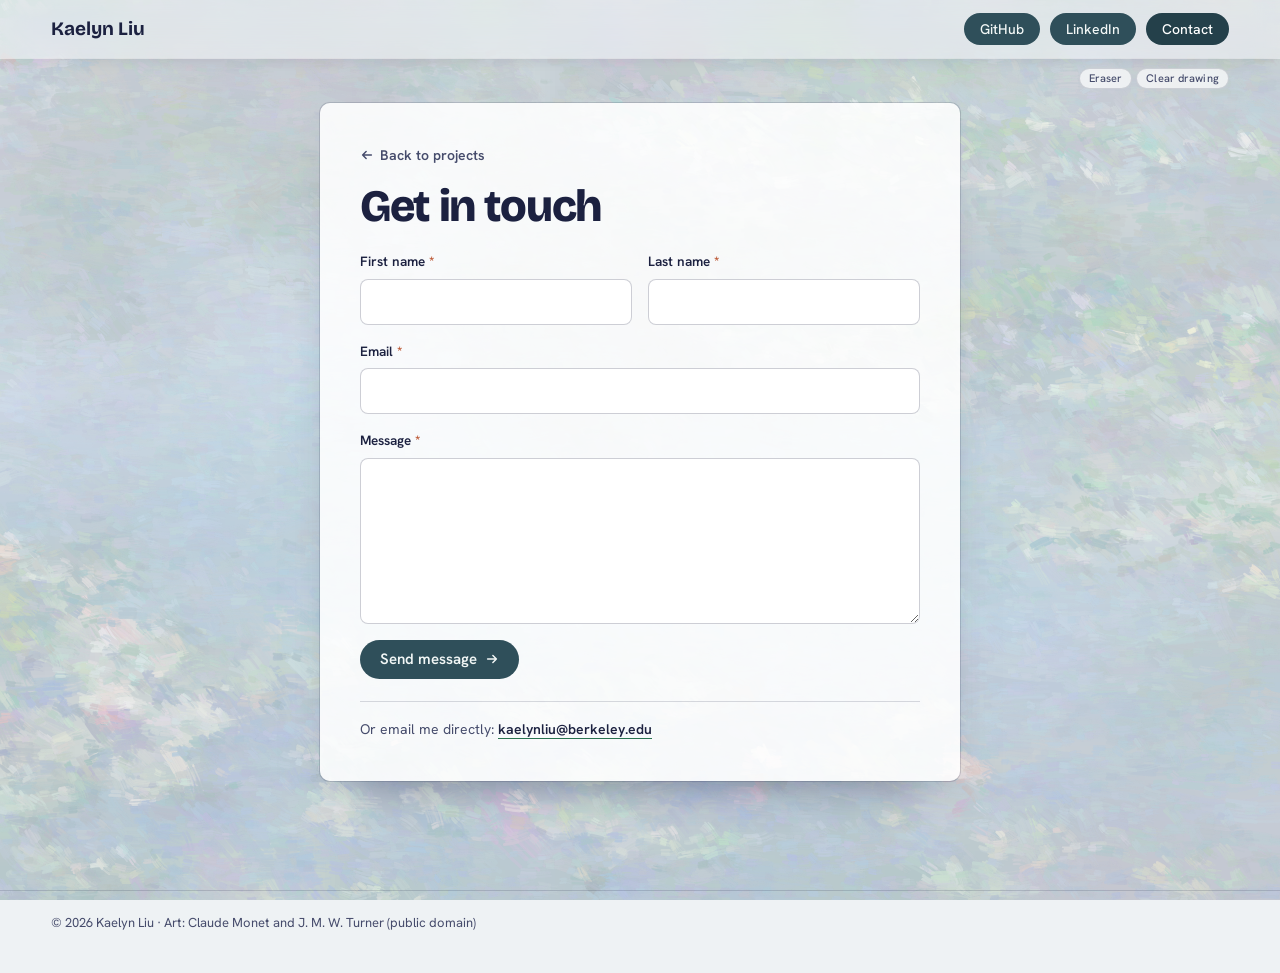
==== commit 5d27af66: "Add Lit (third), Anthropic x SCET badge for DepositBack" ====
--- a/contact.html
+++ b/contact.html
@@ -8,7 +8,7 @@
 <link rel="preconnect" href="https://fonts.googleapis.com">
 <link rel="preconnect" href="https://fonts.gstatic.com" crossorigin>
 <link href="https://fonts.googleapis.com/css2?family=Bricolage+Grotesque:opsz,wght@12..96,500;12..96,700;12..96,800&family=Hanken+Grotesk:wght@400;500;600&family=JetBrains+Mono:wght@400;500&family=Instrument+Serif:ital@1&display=swap" rel="stylesheet">
-<link rel="stylesheet" href="styles.css?v=206">
+<link rel="stylesheet" href="styles.css?v=208">
 <link rel="icon" href="data:image/svg+xml,%3Csvg xmlns='http://www.w3.org/2000/svg' viewBox='0 0 32 32'%3E%3Crect width='32' height='32' rx='6' fill='%23cfdcef'/%3E%3Cpath d='M9 8v16M9 16l9-8M12 14l7 10' stroke='%231c2140' stroke-width='3' fill='none' stroke-linecap='round'/%3E%3C/svg%3E">
 </head>
 <body class="contact-page">
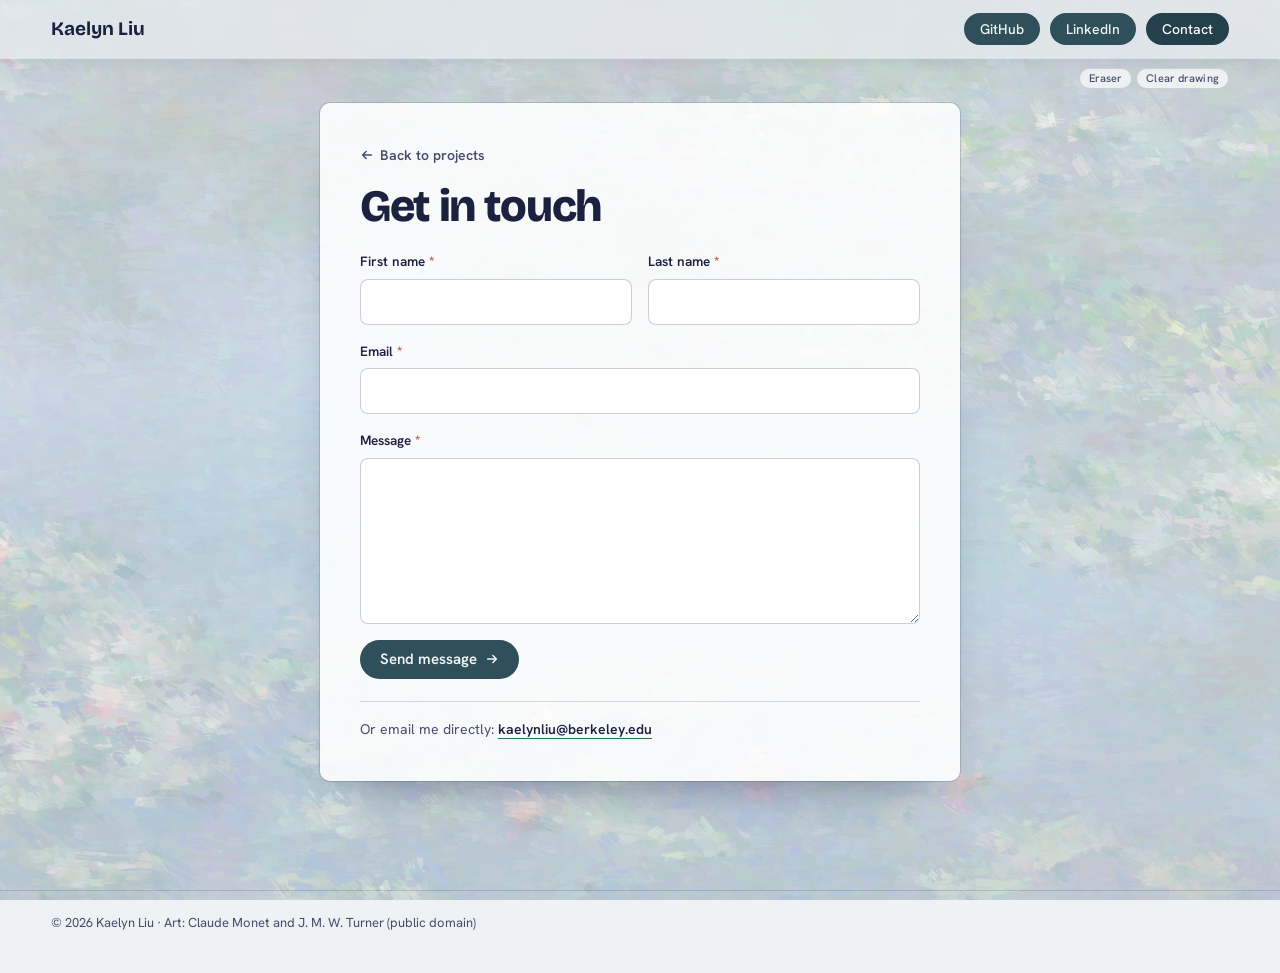
==== commit c4b3ec52: "Lit: drop the 73% figure from the panel paragraph" ====
--- a/contact.html
+++ b/contact.html
@@ -8,7 +8,7 @@
 <link rel="preconnect" href="https://fonts.googleapis.com">
 <link rel="preconnect" href="https://fonts.gstatic.com" crossorigin>
 <link href="https://fonts.googleapis.com/css2?family=Bricolage+Grotesque:opsz,wght@12..96,500;12..96,700;12..96,800&family=Hanken+Grotesk:wght@400;500;600&family=JetBrains+Mono:wght@400;500&family=Instrument+Serif:ital@1&display=swap" rel="stylesheet">
-<link rel="stylesheet" href="styles.css?v=208">
+<link rel="stylesheet" href="styles.css?v=209">
 <link rel="icon" href="data:image/svg+xml,%3Csvg xmlns='http://www.w3.org/2000/svg' viewBox='0 0 32 32'%3E%3Crect width='32' height='32' rx='6' fill='%23cfdcef'/%3E%3Cpath d='M9 8v16M9 16l9-8M12 14l7 10' stroke='%231c2140' stroke-width='3' fill='none' stroke-linecap='round'/%3E%3C/svg%3E">
 </head>
 <body class="contact-page">
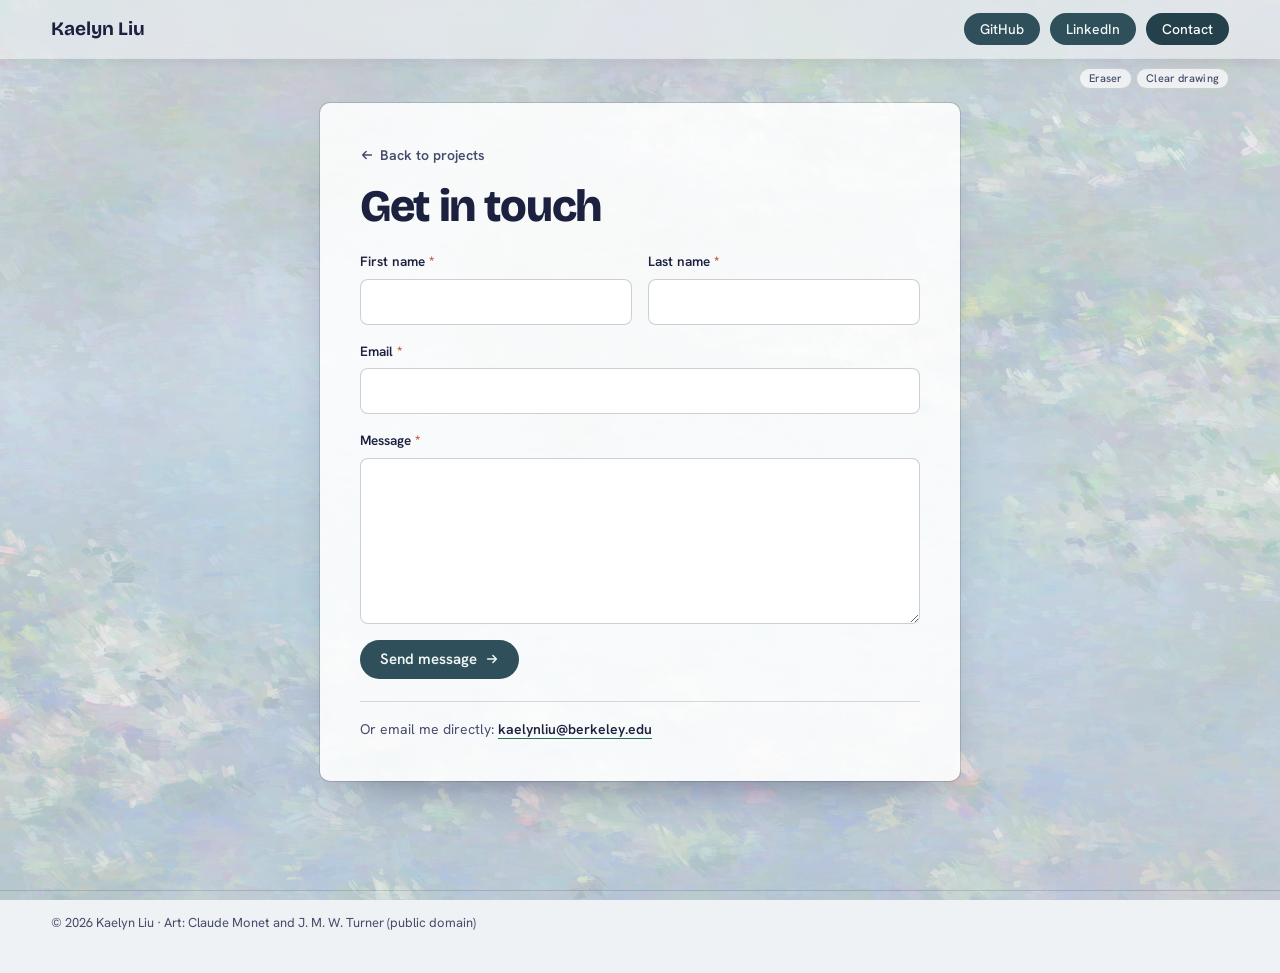
==== commit 9bb8263d: "Lit: on-call engineer line on the card, 'Turning low code into no code' in the panel" ====
--- a/contact.html
+++ b/contact.html
@@ -8,7 +8,7 @@
 <link rel="preconnect" href="https://fonts.googleapis.com">
 <link rel="preconnect" href="https://fonts.gstatic.com" crossorigin>
 <link href="https://fonts.googleapis.com/css2?family=Bricolage+Grotesque:opsz,wght@12..96,500;12..96,700;12..96,800&family=Hanken+Grotesk:wght@400;500;600&family=JetBrains+Mono:wght@400;500&family=Instrument+Serif:ital@1&display=swap" rel="stylesheet">
-<link rel="stylesheet" href="styles.css?v=209">
+<link rel="stylesheet" href="styles.css?v=210">
 <link rel="icon" href="data:image/svg+xml,%3Csvg xmlns='http://www.w3.org/2000/svg' viewBox='0 0 32 32'%3E%3Crect width='32' height='32' rx='6' fill='%23cfdcef'/%3E%3Cpath d='M9 8v16M9 16l9-8M12 14l7 10' stroke='%231c2140' stroke-width='3' fill='none' stroke-linecap='round'/%3E%3C/svg%3E">
 </head>
 <body class="contact-page">
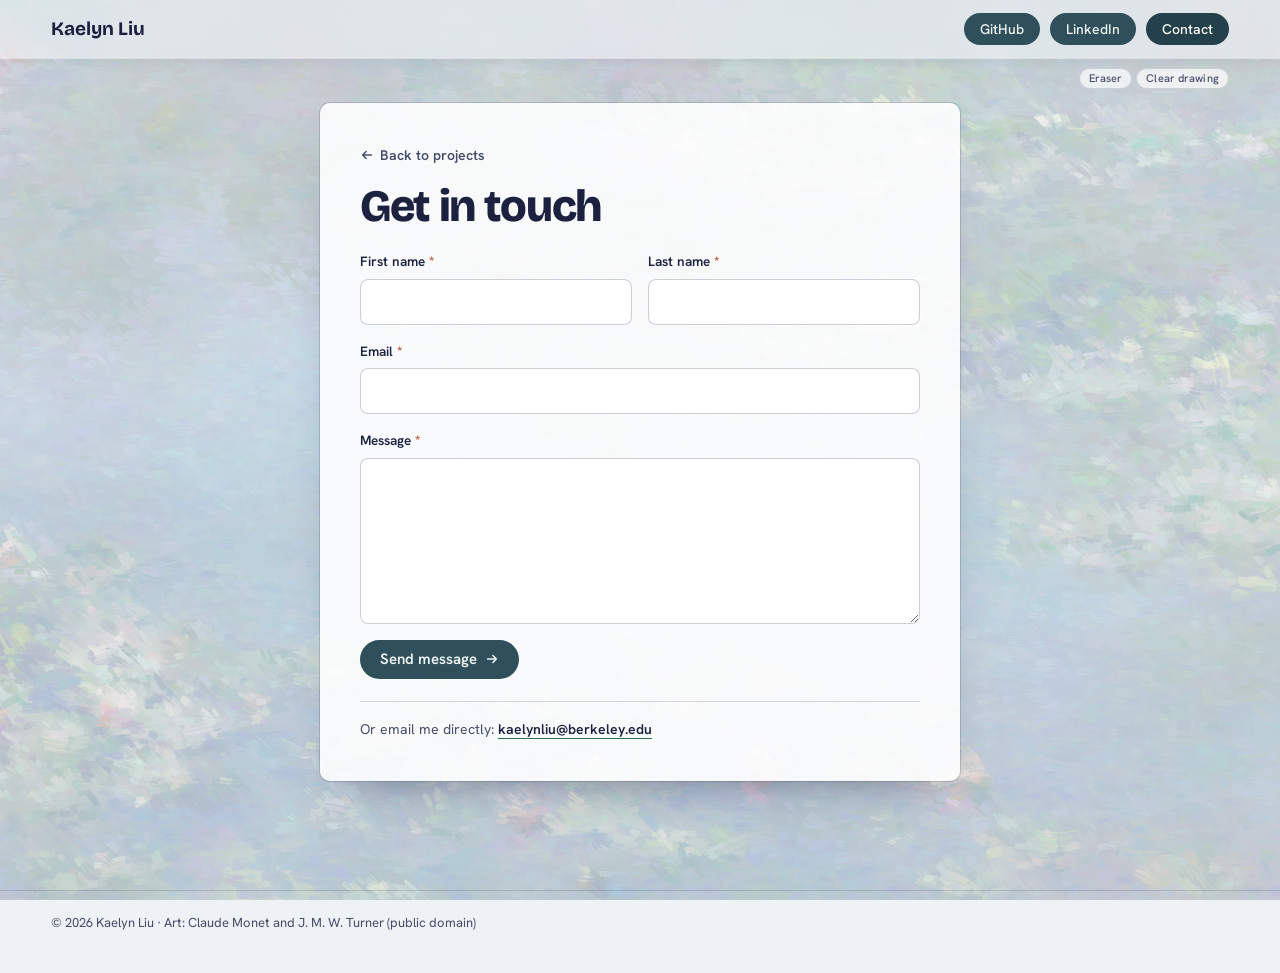
==== commit f1d8af83: "Lit: harness-only purple with a two-item legend; shorter card line" ====
--- a/contact.html
+++ b/contact.html
@@ -8,7 +8,7 @@
 <link rel="preconnect" href="https://fonts.googleapis.com">
 <link rel="preconnect" href="https://fonts.gstatic.com" crossorigin>
 <link href="https://fonts.googleapis.com/css2?family=Bricolage+Grotesque:opsz,wght@12..96,500;12..96,700;12..96,800&family=Hanken+Grotesk:wght@400;500;600&family=JetBrains+Mono:wght@400;500&family=Instrument+Serif:ital@1&display=swap" rel="stylesheet">
-<link rel="stylesheet" href="styles.css?v=210">
+<link rel="stylesheet" href="styles.css?v=212">
 <link rel="icon" href="data:image/svg+xml,%3Csvg xmlns='http://www.w3.org/2000/svg' viewBox='0 0 32 32'%3E%3Crect width='32' height='32' rx='6' fill='%23cfdcef'/%3E%3Cpath d='M9 8v16M9 16l9-8M12 14l7 10' stroke='%231c2140' stroke-width='3' fill='none' stroke-linecap='round'/%3E%3C/svg%3E">
 </head>
 <body class="contact-page">
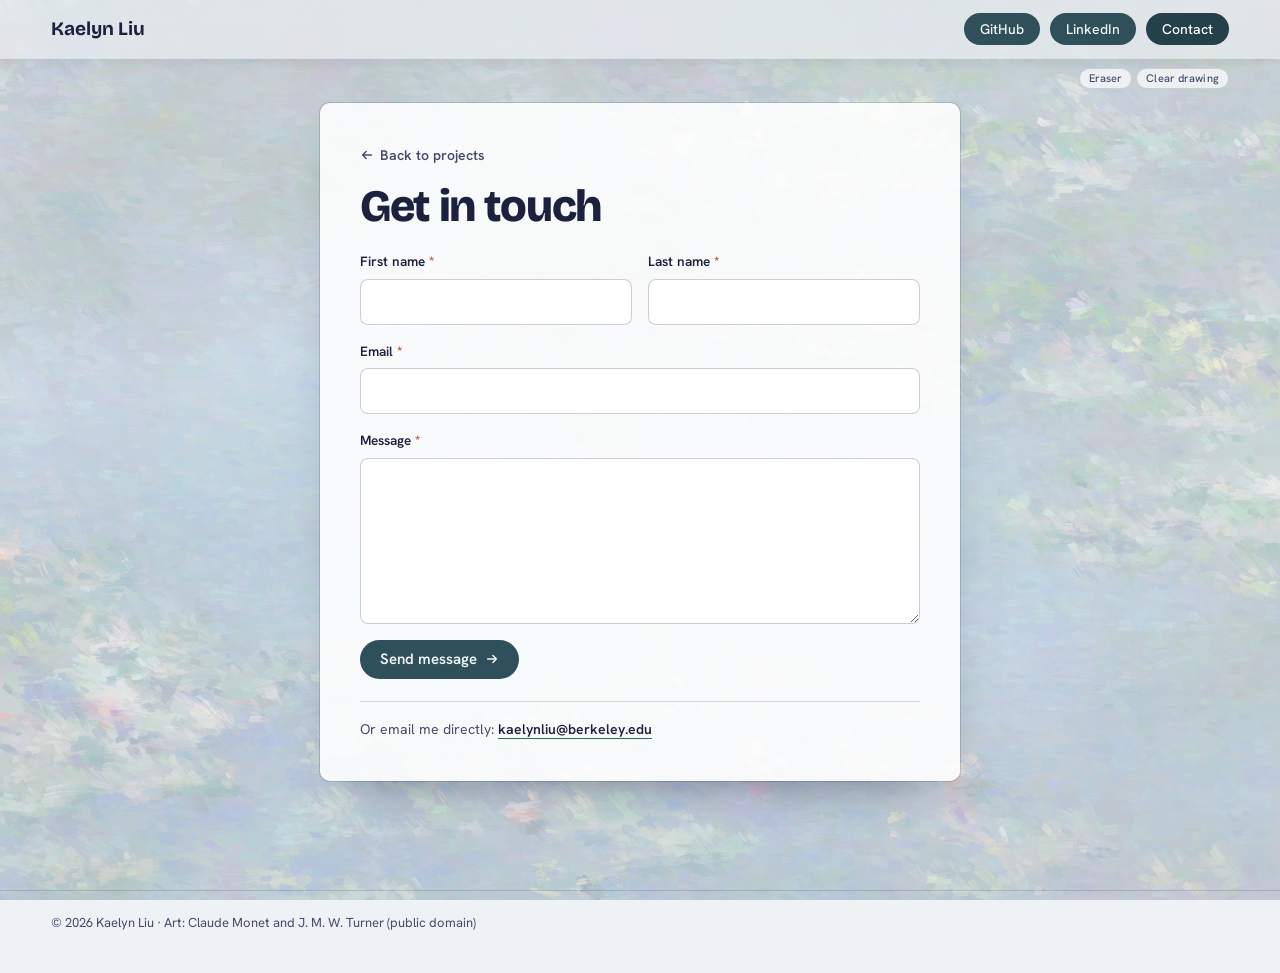
==== commit fa22e2e3: "Badges: ML Researcher, Edge ML Engineer, Software Engineer, Anthropic x UC Berkeley" ====
--- a/contact.html
+++ b/contact.html
@@ -8,7 +8,7 @@
 <link rel="preconnect" href="https://fonts.googleapis.com">
 <link rel="preconnect" href="https://fonts.gstatic.com" crossorigin>
 <link href="https://fonts.googleapis.com/css2?family=Bricolage+Grotesque:opsz,wght@12..96,500;12..96,700;12..96,800&family=Hanken+Grotesk:wght@400;500;600&family=JetBrains+Mono:wght@400;500&family=Instrument+Serif:ital@1&display=swap" rel="stylesheet">
-<link rel="stylesheet" href="styles.css?v=212">
+<link rel="stylesheet" href="styles.css?v=213">
 <link rel="icon" href="data:image/svg+xml,%3Csvg xmlns='http://www.w3.org/2000/svg' viewBox='0 0 32 32'%3E%3Crect width='32' height='32' rx='6' fill='%23cfdcef'/%3E%3Cpath d='M9 8v16M9 16l9-8M12 14l7 10' stroke='%231c2140' stroke-width='3' fill='none' stroke-linecap='round'/%3E%3C/svg%3E">
 </head>
 <body class="contact-page">
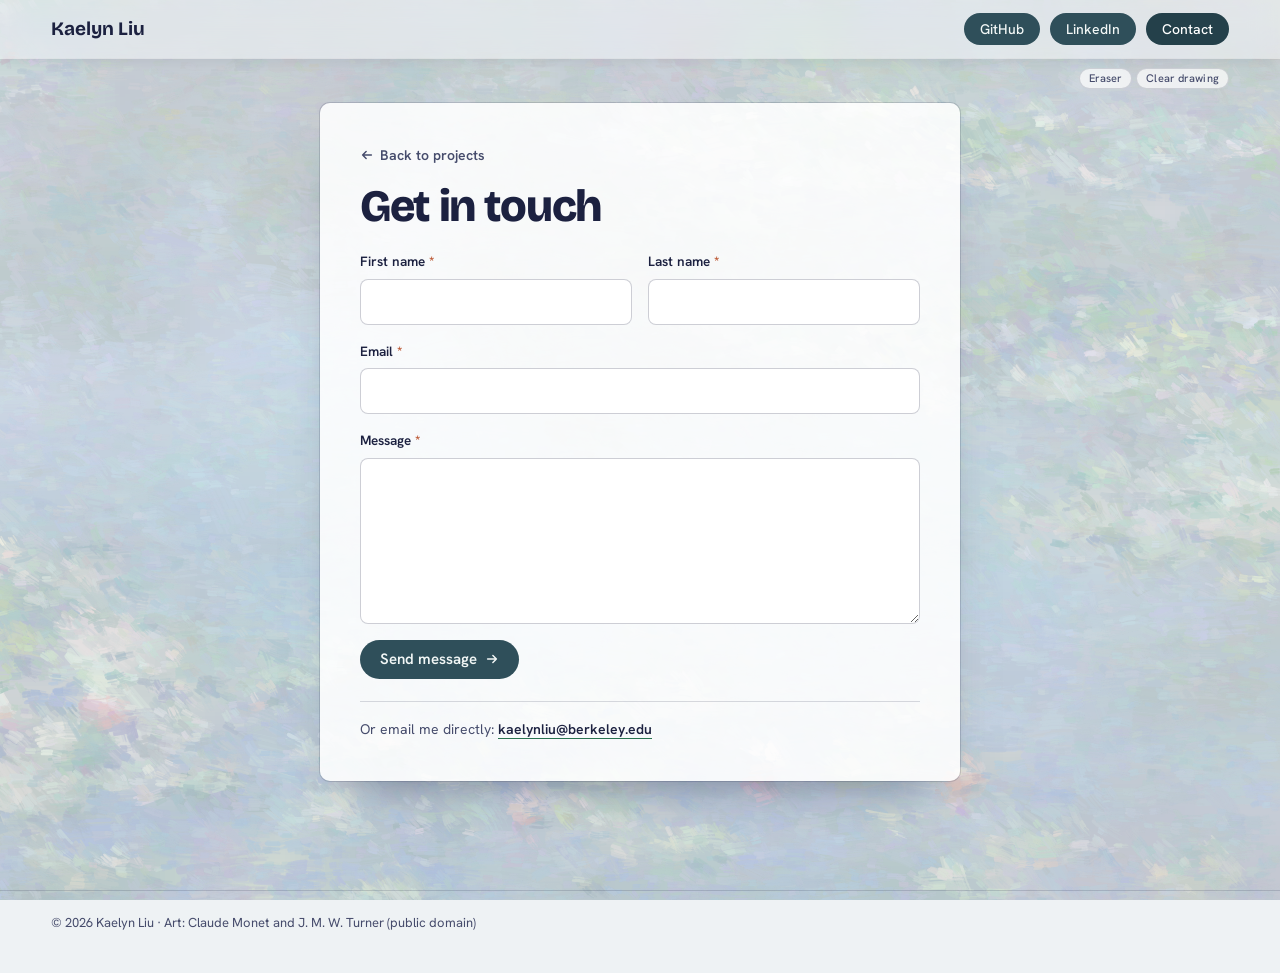
==== commit 04a124de: "Hero: Current ML Engineer @ Packaging Matters" ====
--- a/contact.html
+++ b/contact.html
@@ -8,7 +8,7 @@
 <link rel="preconnect" href="https://fonts.googleapis.com">
 <link rel="preconnect" href="https://fonts.gstatic.com" crossorigin>
 <link href="https://fonts.googleapis.com/css2?family=Bricolage+Grotesque:opsz,wght@12..96,500;12..96,700;12..96,800&family=Hanken+Grotesk:wght@400;500;600&family=JetBrains+Mono:wght@400;500&family=Instrument+Serif:ital@1&display=swap" rel="stylesheet">
-<link rel="stylesheet" href="styles.css?v=213">
+<link rel="stylesheet" href="styles.css?v=214">
 <link rel="icon" href="data:image/svg+xml,%3Csvg xmlns='http://www.w3.org/2000/svg' viewBox='0 0 32 32'%3E%3Crect width='32' height='32' rx='6' fill='%23cfdcef'/%3E%3Cpath d='M9 8v16M9 16l9-8M12 14l7 10' stroke='%231c2140' stroke-width='3' fill='none' stroke-linecap='round'/%3E%3C/svg%3E">
 </head>
 <body class="contact-page">
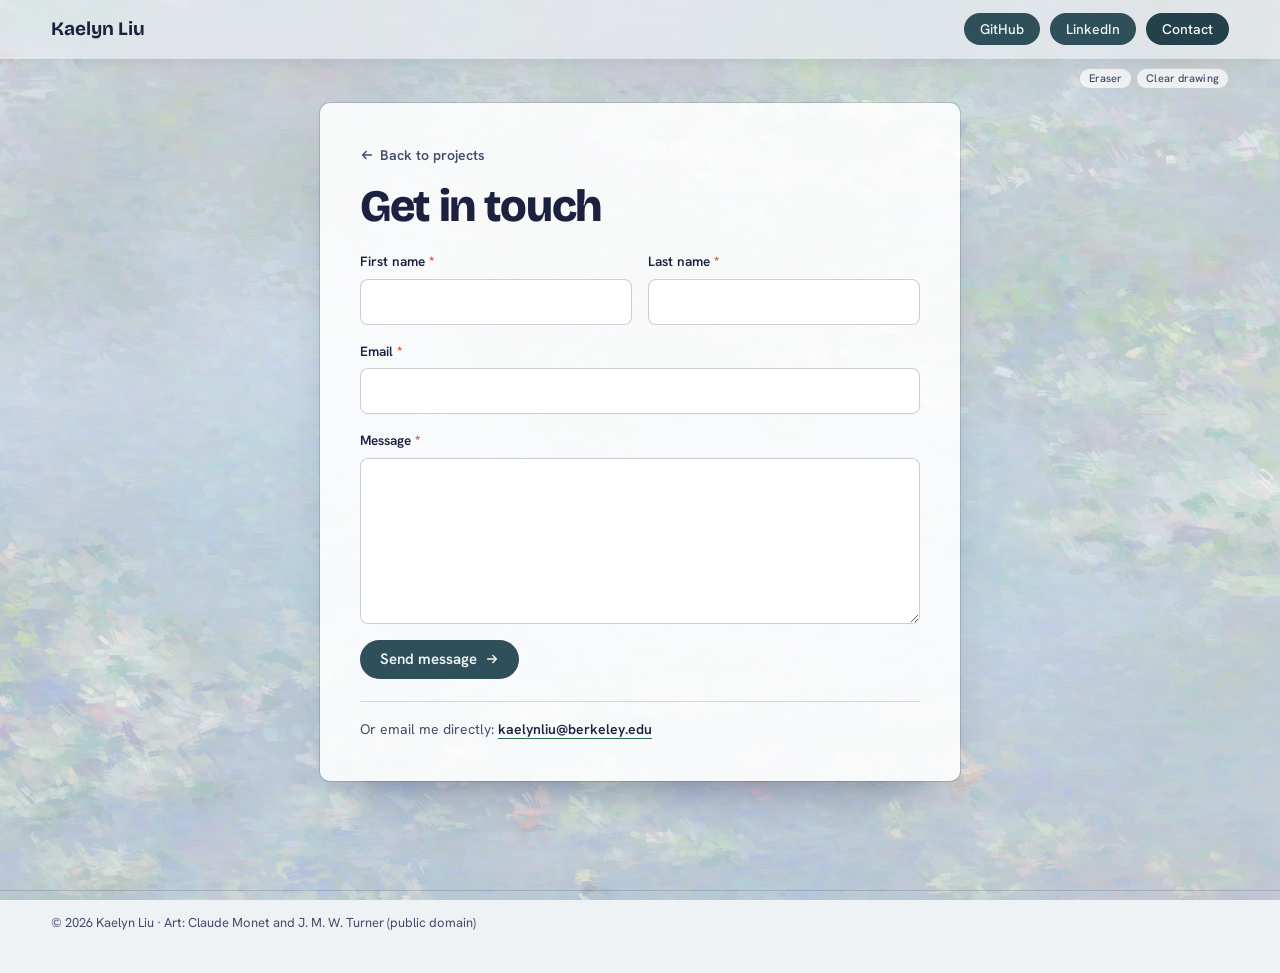
==== commit 1b25234b: "Badges: Software Developer for SecondServe and Docent" ====
--- a/contact.html
+++ b/contact.html
@@ -8,7 +8,7 @@
 <link rel="preconnect" href="https://fonts.googleapis.com">
 <link rel="preconnect" href="https://fonts.gstatic.com" crossorigin>
 <link href="https://fonts.googleapis.com/css2?family=Bricolage+Grotesque:opsz,wght@12..96,500;12..96,700;12..96,800&family=Hanken+Grotesk:wght@400;500;600&family=JetBrains+Mono:wght@400;500&family=Instrument+Serif:ital@1&display=swap" rel="stylesheet">
-<link rel="stylesheet" href="styles.css?v=214">
+<link rel="stylesheet" href="styles.css?v=215">
 <link rel="icon" href="data:image/svg+xml,%3Csvg xmlns='http://www.w3.org/2000/svg' viewBox='0 0 32 32'%3E%3Crect width='32' height='32' rx='6' fill='%23cfdcef'/%3E%3Cpath d='M9 8v16M9 16l9-8M12 14l7 10' stroke='%231c2140' stroke-width='3' fill='none' stroke-linecap='round'/%3E%3C/svg%3E">
 </head>
 <body class="contact-page">
